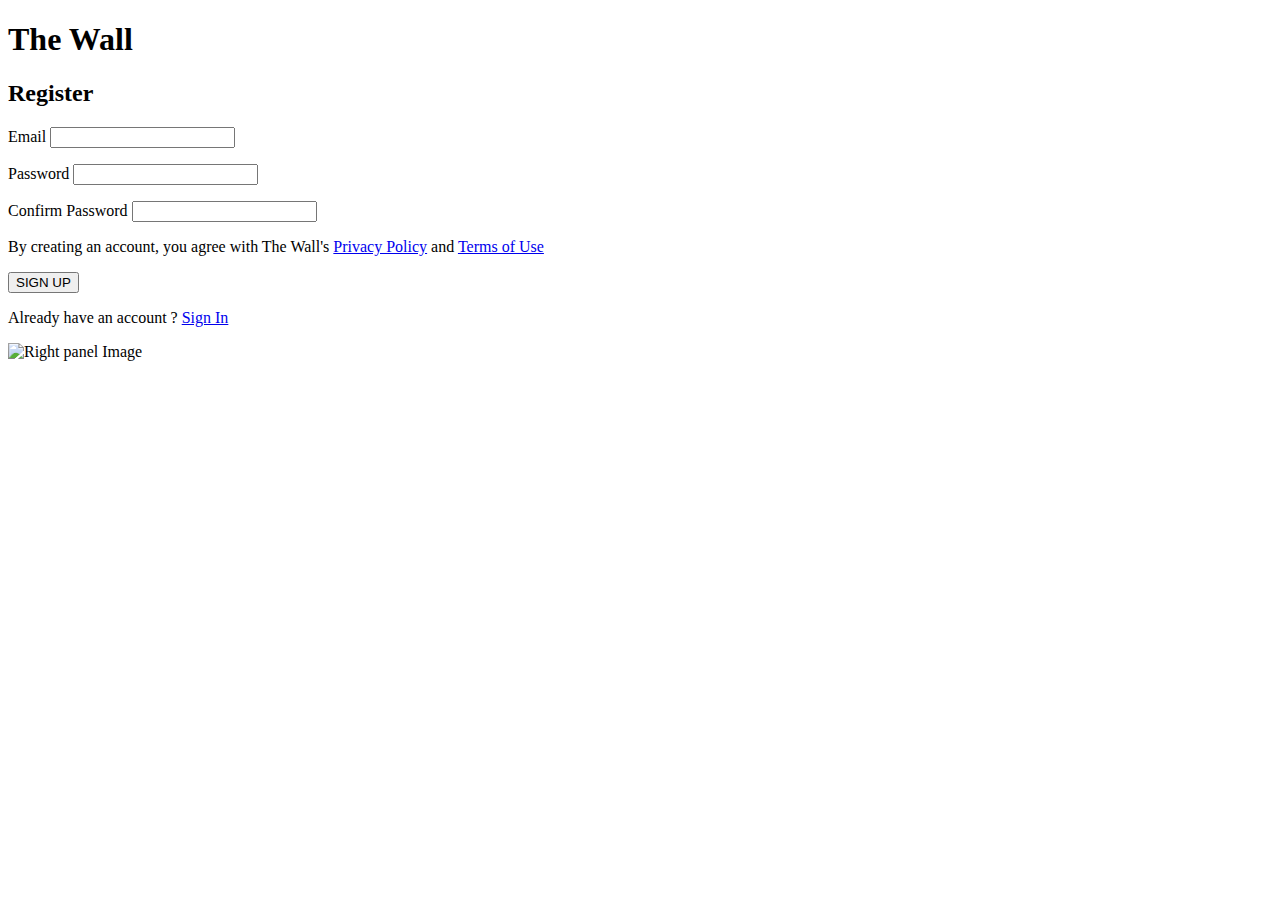
==== November Wall/views/sign_up.html @ 515a324f "Add files via upload" ====
<!DOCTYPE html>
<html lang="en">
<head>
    <meta charset="UTF-8">
    <meta http-equiv="X-UA-Compatible" content="IE=edge">
    <meta name="viewport" content="width=device-width, initial-scale=1.0">
    <meta name="description" content="Register form of the wall assignment">
    <meta name="author" content="John Paolo R. Ruelo">

    <link rel="stylesheet" href="/assets/css/signup.css">
    <title>Sign Up Page</title>
</head>
<body>
    <div class="container">
        <div class="sign_up">
            <form action="POST" class="signup_form">
                <h1>The Wall</h1>
                <h2>Register</h2>
                <label>Email</label>
                <input type="text" class="email_input">
                <p class="error_email error_text"></p>

                <label>Password</label>
                <input type="password" class="password_input">
                <p class="error_password error_text"></p>

                <label>Confirm Password</label>
                <input type="password" class="confirm_password_input">
                <p class="error_confirm_password error_text"></p>

                <p class="note">By creating an account, you agree with The Wall's
                    <a href="#">Privacy Policy</a> and
                    <a href="#">Terms of Use</a>
                </p>

                <button type="submit">SIGN UP</button>

                <p class="is_registered">Already have an account ? 
                    <a href="index.html">Sign In</a>
                </p>
            </form>
        </div>
    </div>
    <div id="design-panel">
        <img src="/assets/images/userpanel.png" alt="Right panel Image">
    </div>
    <script src="/assets/js/global.js"></script>
    <script src="/assets/js/signup.js"></script>
</body>
</html>
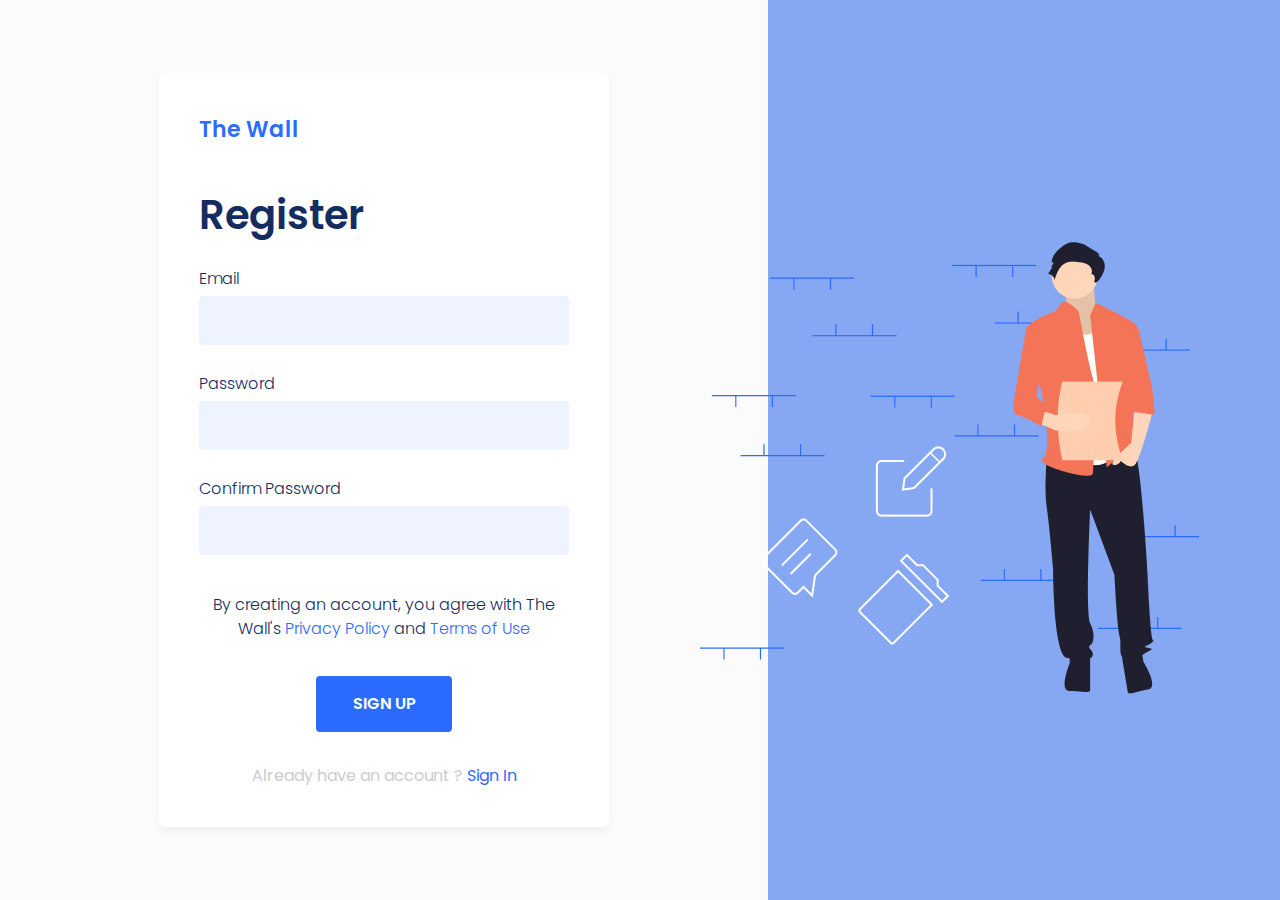
==== commit b2a74942: "reworked all previous issue" ====
--- a/November Wall/views/sign_up.html
+++ b/November Wall/views/sign_up.html
@@ -1,13 +1,14 @@
 <!DOCTYPE html>
 <html lang="en">
 <head>
+    <link rel="icon" type="image/x-icon" href="../assets/images/15608-200.png">
     <meta charset="UTF-8">
     <meta http-equiv="X-UA-Compatible" content="IE=edge">
+    <meta name="author" content="John Paolo R. Ruelo">
+    <meta name="description" content="Register form of the wall assignment">
     <meta name="viewport" content="width=device-width, initial-scale=1.0">
-    <meta name="description" content="Register form of the wall assignment">
-    <meta name="author" content="John Paolo R. Ruelo">
 
-    <link rel="stylesheet" href="/assets/css/signup.css">
+    <link rel="stylesheet" href="../assets/css/signup.css">
     <title>Sign Up Page</title>
 </head>
 <body>
@@ -17,15 +18,15 @@
                 <h1>The Wall</h1>
                 <h2>Register</h2>
                 <label>Email</label>
-                <input type="text" class="email_input">
+                <input tabindex="1" type="text" class="email_input">
                 <p class="error_email error_text"></p>
 
                 <label>Password</label>
-                <input type="password" class="password_input">
+                <input tabindex="2" type="password" class="password_input">
                 <p class="error_password error_text"></p>
 
                 <label>Confirm Password</label>
-                <input type="password" class="confirm_password_input">
+                <input tabindex="3" type="password" class="confirm_password_input">
                 <p class="error_confirm_password error_text"></p>
 
                 <p class="note">By creating an account, you agree with The Wall's
@@ -33,19 +34,19 @@
                     <a href="#">Terms of Use</a>
                 </p>
 
-                <button type="submit">SIGN UP</button>
+                <button tabindex="4" type="submit">SIGN UP</button>
 
                 <p class="is_registered">Already have an account ? 
-                    <a href="index.html">Sign In</a>
+                    <a tabindex="5" href="index.html">Sign In</a>
                 </p>
             </form>
         </div>
     </div>
     <div id="design-panel">
-        <img src="/assets/images/userpanel.png" alt="Right panel Image">
+        <img src="../assets/images/userpanel.png" alt="Right panel Image">
     </div>
-    <script src="/assets/js/global.js"></script>
-    <script src="/assets/js/signup.js"></script>
+    <script src="../assets/js/global.js"></script>
+    <script src="../assets/js/signup.js"></script>
 </body>
 </html>
 
--- a/November Wall/assets/css/signup.css
+++ b/November Wall/assets/css/signup.css
@@ -0,0 +1,169 @@
+/* normalize css */
+* {
+  box-sizing: border-box;
+  font-family: 'Poppins', sans-serif;
+  margin: 0px;
+  padding: 0px;
+}
+a {
+  text-decoration: none;
+}
+body {
+  align-self: center;
+  background-color: #fbfbfb;
+  display: flex;
+}
+button {
+  cursor: pointer;
+}
+@font-face {
+  font-family: Poppins_light;
+  src: url(../fonts/Poppins-Light.ttf);
+}
+@font-face {
+  font-family: Poppins_Regular;
+  src: url(../fonts/Poppins-Regular.ttf);
+}
+@font-face {
+  font-family: Poppins_medium;
+  src: url(../fonts/Poppins-Medium.ttf);
+}
+@font-face {
+  font-family: Poppins_semiBold;
+  src: url(../fonts/Poppins-SemiBold.ttf);
+}
+.container {
+  align-items: center;
+  display: flex;
+  justify-content: center;
+  width: 857px;
+}
+.container .sign_up {
+  background-color: #ffffff;
+  border-radius: 6px;
+  box-shadow: 0px 4px 8px rgba(0, 0, 0, 0.05);
+  width: 450px;
+}
+.container .sign_up form {
+  color: #152c61;
+  display: flex;
+  flex-direction: column;
+  padding: 40px;
+}
+.container .sign_up form h1 {
+  color: #2c6bff;
+  font: normal 600 22px Poppins_semiBold;
+}
+.container .sign_up form h2 {
+  color: #152c61;
+  font: normal 600 40px Poppins_semiBold;
+  margin-top: 39px;
+}
+.container .sign_up form label {
+  color: #152c61;
+  display: flex;
+  font: normal 300 16px/24px Poppins_light;
+  justify-content: space-between;
+  margin-top: 22px;
+}
+.container .sign_up form label a {
+  color: rgba(0, 0, 0, 0.5);
+  font: normal 300 14px Poppins_light;
+  margin-top: 2px;
+}
+.container .sign_up form input {
+  background: #eef3ff;
+  border-radius: 4px;
+  border: none;
+  color: #152c61;
+  font: normal 400 14px/21px Poppins_Regular;
+  margin: 5px 0px;
+  padding: 14px 9px;
+}
+.container .sign_up form input.error_input {
+  background-color: #fdf1f1;
+}
+.container .sign_up form .error_text {
+  color: #e1554c;
+  font: normal 300 14px/21px Poppins_light;
+}
+.container .sign_up form .note {
+  font: normal 300 16px/24px Poppins_light;
+  margin-top: 33px;
+  text-align: center;
+}
+.container .sign_up form .note a {
+  color: #2c6bff;
+  font: normal 300 16px/24px Poppins_light;
+}
+.container .sign_up form button[type=submit] {
+  background: #2c6bff;
+  border-radius: 4px;
+  border: none;
+  color: white;
+  font: normal 600 16px/24px Poppins_semiBold;
+  margin: 35px auto 33px auto;
+  padding: 16px 0px;
+  width: 136px;
+}
+.container .sign_up form .is_registered {
+  color: #cccccc;
+  font: normal 400 16px/22px Poppins_Regular;
+  text-align: center;
+}
+.container .sign_up form .is_registered a {
+  color: #2c6bff;
+  font: normal 400 16px/22px Poppins_Regular;
+}
+#design-panel {
+  background-color: #86a7f2;
+  width: 600px;
+}
+#design-panel img {
+  position: relative;
+  right: 68px;
+  top: 90px;
+}
+@media screen and (max-width: 4000px) {
+  body {
+    width: 100vw;
+  }
+  body .container {
+    height: 100vh;
+    width: 60vw;
+  }
+  body #design-panel {
+    height: 100vh;
+    width: 40vw;
+  }
+}
+@media screen and (max-width: 900px) {
+  body {
+    align-items: center;
+    display: flex;
+    flex-direction: column;
+    justify-content: center;
+    max-height: 100vh;
+  }
+  body #design-panel {
+    height: 30vh;
+    width: 100vw;
+  }
+  body #design-panel img {
+    display: none;
+  }
+}
+@media screen and (max-width: 580px) {
+  .container {
+    background-color: #fbfbfb;
+    width: 100vw;
+  }
+  .container form {
+    border-radius: 0;
+    box-shadow: none;
+    width: 100%;
+  }
+  #design-panel {
+    display: none;
+  }
+}
